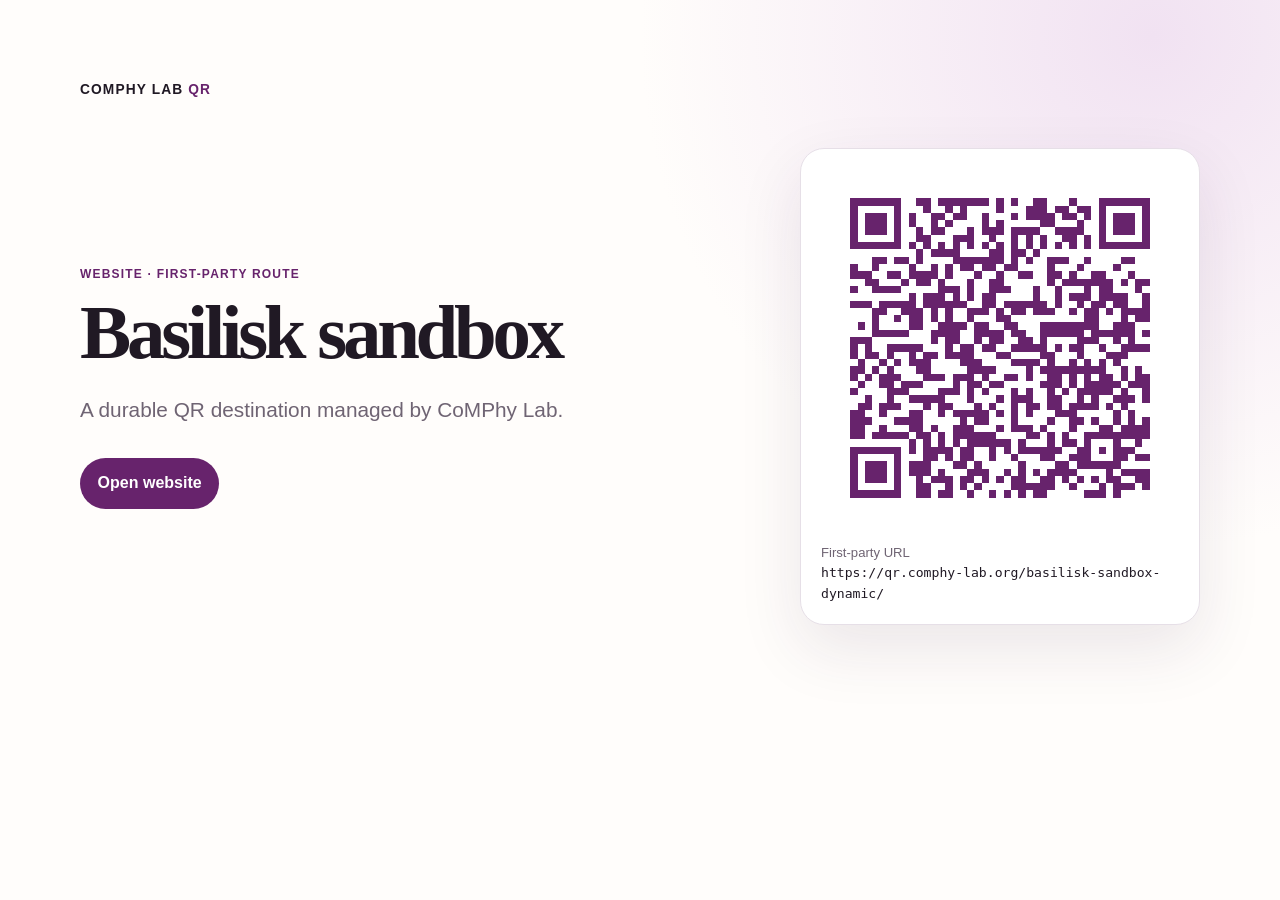
==== site/basilisk-sandbox-dynamic/index.html @ d6d42997 "Port QR codes to first-party destinations Adds a privacy-filtered 69-code inventory, deterministic a" ====
<!doctype html>
<html lang="en">
<head>
  <meta charset="utf-8">
  <meta name="viewport" content="width=device-width, initial-scale=1">
  <meta http-equiv="Content-Security-Policy" content="default-src &#x27;none&#x27;; img-src &#x27;self&#x27;; style-src &#x27;self&#x27;; base-uri &#x27;none&#x27;; form-action &#x27;none&#x27;">
  <meta name="referrer" content="no-referrer">
  <title>Basilisk sandbox | CoMPhy Lab QR</title>
  <meta name="description" content="A durable QR destination managed by CoMPhy Lab.">
  <link rel="canonical" href="https://qr.comphy-lab.org/basilisk-sandbox-dynamic/">
  <link rel="stylesheet" href="../assets/style.css">
</head>
<body>
  <main class="shell detail">
    <a class="brand" href="../index.html" aria-label="CoMPhy Lab QR index">CoMPhy Lab <span>QR</span></a>
    <article class="detail-card">
      <div class="copy">
        <p class="eyebrow">Website · First-party route</p>
        <h1>Basilisk sandbox</h1>
        <p class="summary">A durable QR destination managed by CoMPhy Lab.</p>
        <ul class="actions">
          <li><a class="action" href="https://basilisk.fr/sandbox/vatsal/" target="_blank" rel="noopener noreferrer">Open website</a></li>
        </ul>
      </div>
      <figure class="qr-panel">
        <img src="../assets/qr/basilisk-sandbox-dynamic.svg" width="600" height="600" alt="QR code for Basilisk sandbox">
        <figcaption>First-party URL<br><code>https://qr.comphy-lab.org/basilisk-sandbox-dynamic/</code></figcaption>
      </figure>
    </article>
  </main>
</body>
</html>
---- site/assets/style.css ----
:root {
  color-scheme: light;
  --ink: #201924;
  --muted: #6f6473;
  --purple: #67236c;
  --purple-soft: #f4eaf5;
  --paper: #fffdfb;
  --line: #e6dfe7;
}

* { box-sizing: border-box; }

body {
  margin: 0;
  min-height: 100vh;
  color: var(--ink);
  background:
    radial-gradient(circle at 90% 4%, #f1e2f2 0, transparent 32rem),
    var(--paper);
  font-family: "Avenir Next", "Trebuchet MS", sans-serif;
  line-height: 1.55;
}

a { color: inherit; }

.shell {
  width: min(70rem, calc(100% - 2rem));
  margin: 0 auto;
  padding: clamp(2rem, 6vw, 5rem) 0;
}

.brand {
  display: inline-block;
  margin: 0 0 3rem;
  color: var(--ink);
  font-size: .86rem;
  font-weight: 800;
  letter-spacing: .08em;
  text-decoration: none;
  text-transform: uppercase;
}

.brand span { color: var(--purple); }

.hero { max-width: 50rem; }

.hero h1,
.detail h1 {
  max-width: 14ch;
  margin: 0;
  font-size: clamp(2.5rem, 7vw, 5.6rem);
  letter-spacing: -.055em;
  line-height: .96;
  font-family: "Iowan Old Style", Baskerville, Georgia, serif;
  font-weight: 700;
}

.hero > p:last-child,
.summary {
  max-width: 43rem;
  margin: 1.5rem 0 0;
  color: var(--muted);
  font-size: clamp(1.05rem, 2vw, 1.3rem);
}

.grid,
.actions {
  padding: 0;
  list-style: none;
}

.grid {
  display: grid;
  grid-template-columns: repeat(auto-fit, minmax(min(100%, 17rem), 1fr));
  gap: 1rem;
  margin: 4rem 0 0;
}

.hero > *,
.detail-card .copy,
.detail-card .qr-panel,
.grid .card {
  animation: settle-in 520ms cubic-bezier(.2, .72, .25, 1) both;
}

.hero > :nth-child(2),
.detail-card .qr-panel { animation-delay: 70ms; }
.hero > :nth-child(3) { animation-delay: 130ms; }
.grid .card:nth-child(2n) { animation-delay: 45ms; }
.grid .card:nth-child(3n) { animation-delay: 90ms; }

.card a {
  display: grid;
  min-height: 11rem;
  padding: 1.4rem;
  border: 1px solid var(--line);
  border-radius: 1rem;
  background: rgb(255 255 255 / 78%);
  box-shadow: 0 .8rem 2rem rgb(62 31 66 / 5%);
  text-decoration: none;
  transition: border-color 300ms ease, transform 300ms ease;
}

.card a:hover,
.card a:focus-visible {
  border-color: var(--purple);
  transform: translateY(-2px);
}

.card strong { margin-top: .55rem; font-size: 1.25rem; line-height: 1.2; }
.card small { align-self: end; margin-top: 1rem; color: var(--muted); }

.eyebrow {
  margin: 0;
  color: var(--purple);
  font-size: .75rem;
  font-weight: 800;
  letter-spacing: .1em;
  text-transform: uppercase;
}

.detail-card {
  display: grid;
  grid-template-columns: minmax(0, 1fr) minmax(16rem, 25rem);
  gap: clamp(2rem, 7vw, 6rem);
  align-items: center;
}

.detail h1 { margin-top: .8rem; font-size: clamp(2.4rem, 6vw, 4.8rem); }

.actions { display: flex; flex-wrap: wrap; gap: .75rem; margin: 2rem 0 0; }

.action {
  display: inline-block;
  padding: .8rem 1.1rem;
  border-radius: 999px;
  color: white;
  background: var(--purple);
  font-weight: 750;
  text-decoration: none;
}

.action:hover,
.action:focus-visible { background: #4f1554; }

.qr-panel {
  margin: 0;
  padding: 1.25rem;
  border: 1px solid var(--line);
  border-radius: 1.5rem;
  background: white;
  box-shadow: 0 1.5rem 4rem rgb(62 31 66 / 10%);
}

.qr-panel img { display: block; width: 100%; height: auto; }
.qr-panel figcaption { margin-top: 1rem; color: var(--muted); font-size: .82rem; }
.qr-panel code { overflow-wrap: anywhere; color: var(--ink); }
.quiet { color: var(--muted); }

@keyframes settle-in {
  from { opacity: 0; transform: translateY(.7rem); }
  to { opacity: 1; transform: translateY(0); }
}

@media (max-width: 47rem) {
  .detail-card { grid-template-columns: 1fr; }
  .qr-panel { max-width: 25rem; }
}

@media (prefers-reduced-motion: reduce) {
  .hero > *,
  .detail-card .copy,
  .detail-card .qr-panel,
  .grid .card { animation: none; }
  .card a { transition: none; }
}
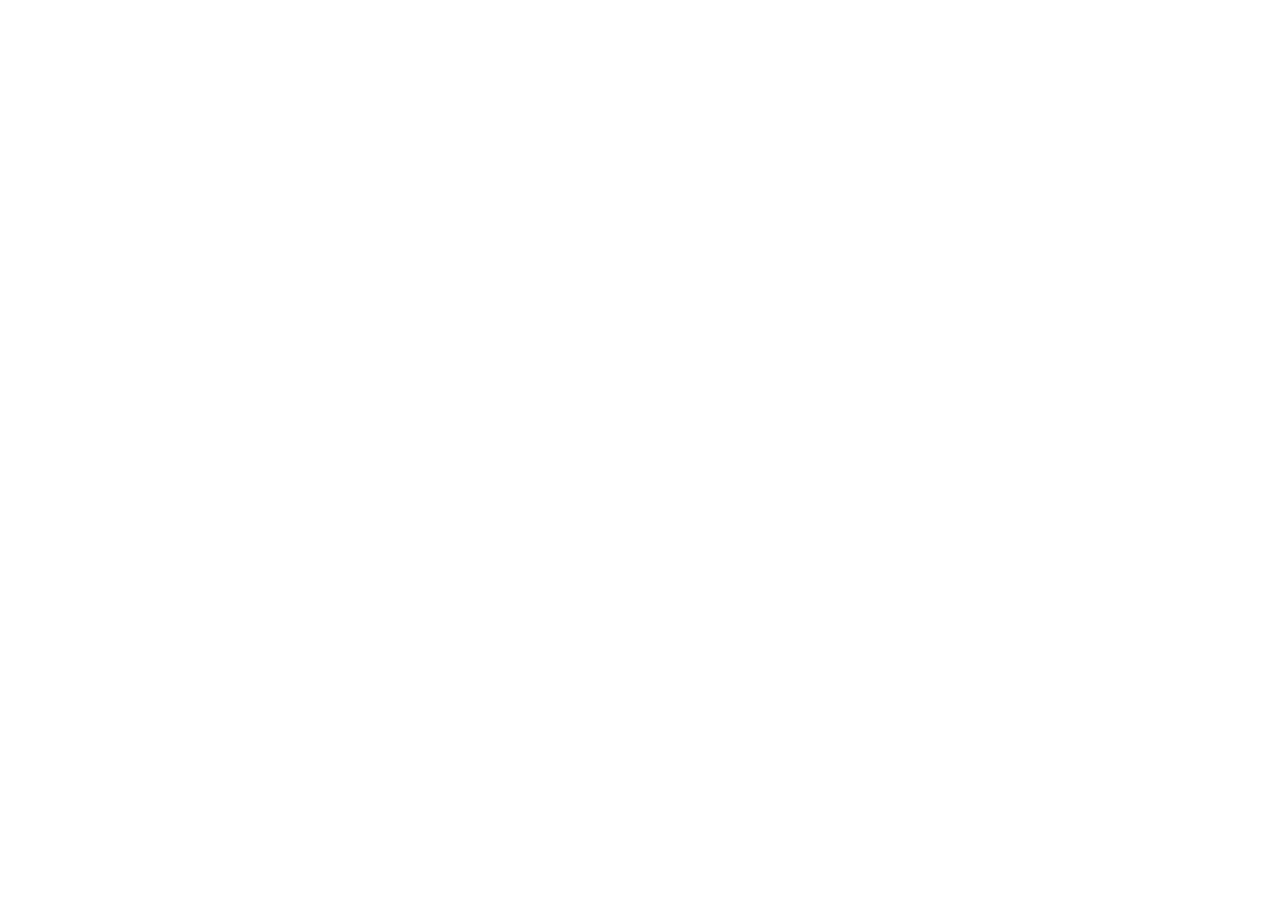
==== commit cd657a88: "Publish working QR routes and paired SVG/PNG assets Move dynamic replacements to the existing CoMPhy" ====
--- a/site/basilisk-sandbox-dynamic/index.html
+++ b/site/basilisk-sandbox-dynamic/index.html
@@ -5,9 +5,10 @@
   <meta name="viewport" content="width=device-width, initial-scale=1">
   <meta http-equiv="Content-Security-Policy" content="default-src &#x27;none&#x27;; img-src &#x27;self&#x27;; style-src &#x27;self&#x27;; base-uri &#x27;none&#x27;; form-action &#x27;none&#x27;">
   <meta name="referrer" content="no-referrer">
+  <meta http-equiv="refresh" content="0; url=https://basilisk.fr/sandbox/vatsal/">
   <title>Basilisk sandbox | CoMPhy Lab QR</title>
   <meta name="description" content="A durable QR destination managed by CoMPhy Lab.">
-  <link rel="canonical" href="https://qr.comphy-lab.org/basilisk-sandbox-dynamic/">
+  <link rel="canonical" href="https://comphy-lab.org/port-qr-codes/basilisk-sandbox-dynamic/">
   <link rel="stylesheet" href="../assets/style.css">
 </head>
 <body>
@@ -20,11 +21,13 @@
         <p class="summary">A durable QR destination managed by CoMPhy Lab.</p>
         <ul class="actions">
           <li><a class="action" href="https://basilisk.fr/sandbox/vatsal/" target="_blank" rel="noopener noreferrer">Open website</a></li>
+          <li><a class="action secondary" href="../assets/qr/basilisk-sandbox-dynamic.svg" download="basilisk-sandbox-dynamic.svg">Download SVG</a></li>
+          <li><a class="action secondary" href="../assets/qr/basilisk-sandbox-dynamic.png" download="basilisk-sandbox-dynamic.png">Download PNG</a></li>
         </ul>
       </div>
       <figure class="qr-panel">
         <img src="../assets/qr/basilisk-sandbox-dynamic.svg" width="600" height="600" alt="QR code for Basilisk sandbox">
-        <figcaption>First-party URL<br><code>https://qr.comphy-lab.org/basilisk-sandbox-dynamic/</code></figcaption>
+        <figcaption>First-party URL<br><code>https://comphy-lab.org/port-qr-codes/basilisk-sandbox-dynamic/</code></figcaption>
       </figure>
     </article>
   </main>
--- a/site/assets/style.css
+++ b/site/assets/style.css
@@ -89,7 +89,7 @@
 .grid .card:nth-child(2n) { animation-delay: 45ms; }
 .grid .card:nth-child(3n) { animation-delay: 90ms; }
 
-.card a {
+.card {
   display: grid;
   min-height: 11rem;
   padding: 1.4rem;
@@ -97,18 +97,18 @@
   border-radius: 1rem;
   background: rgb(255 255 255 / 78%);
   box-shadow: 0 .8rem 2rem rgb(62 31 66 / 5%);
-  text-decoration: none;
   transition: border-color 300ms ease, transform 300ms ease;
 }
 
-.card a:hover,
-.card a:focus-visible {
+.card:hover,
+.card:focus-within {
   border-color: var(--purple);
   transform: translateY(-2px);
 }
 
 .card strong { margin-top: .55rem; font-size: 1.25rem; line-height: 1.2; }
-.card small { align-self: end; margin-top: 1rem; color: var(--muted); }
+.card-links { align-self: end; display: flex; flex-wrap: wrap; gap: .8rem; margin-top: 1.5rem; }
+.card-links a { color: var(--purple); font-size: .9rem; font-weight: 750; }
 
 .eyebrow {
   margin: 0;
@@ -142,6 +142,9 @@
 
 .action:hover,
 .action:focus-visible { background: #4f1554; }
+.action.secondary { color: var(--purple); background: var(--purple-soft); }
+.action.secondary:hover,
+.action.secondary:focus-visible { background: #ead8ec; }
 
 .qr-panel {
   margin: 0;
